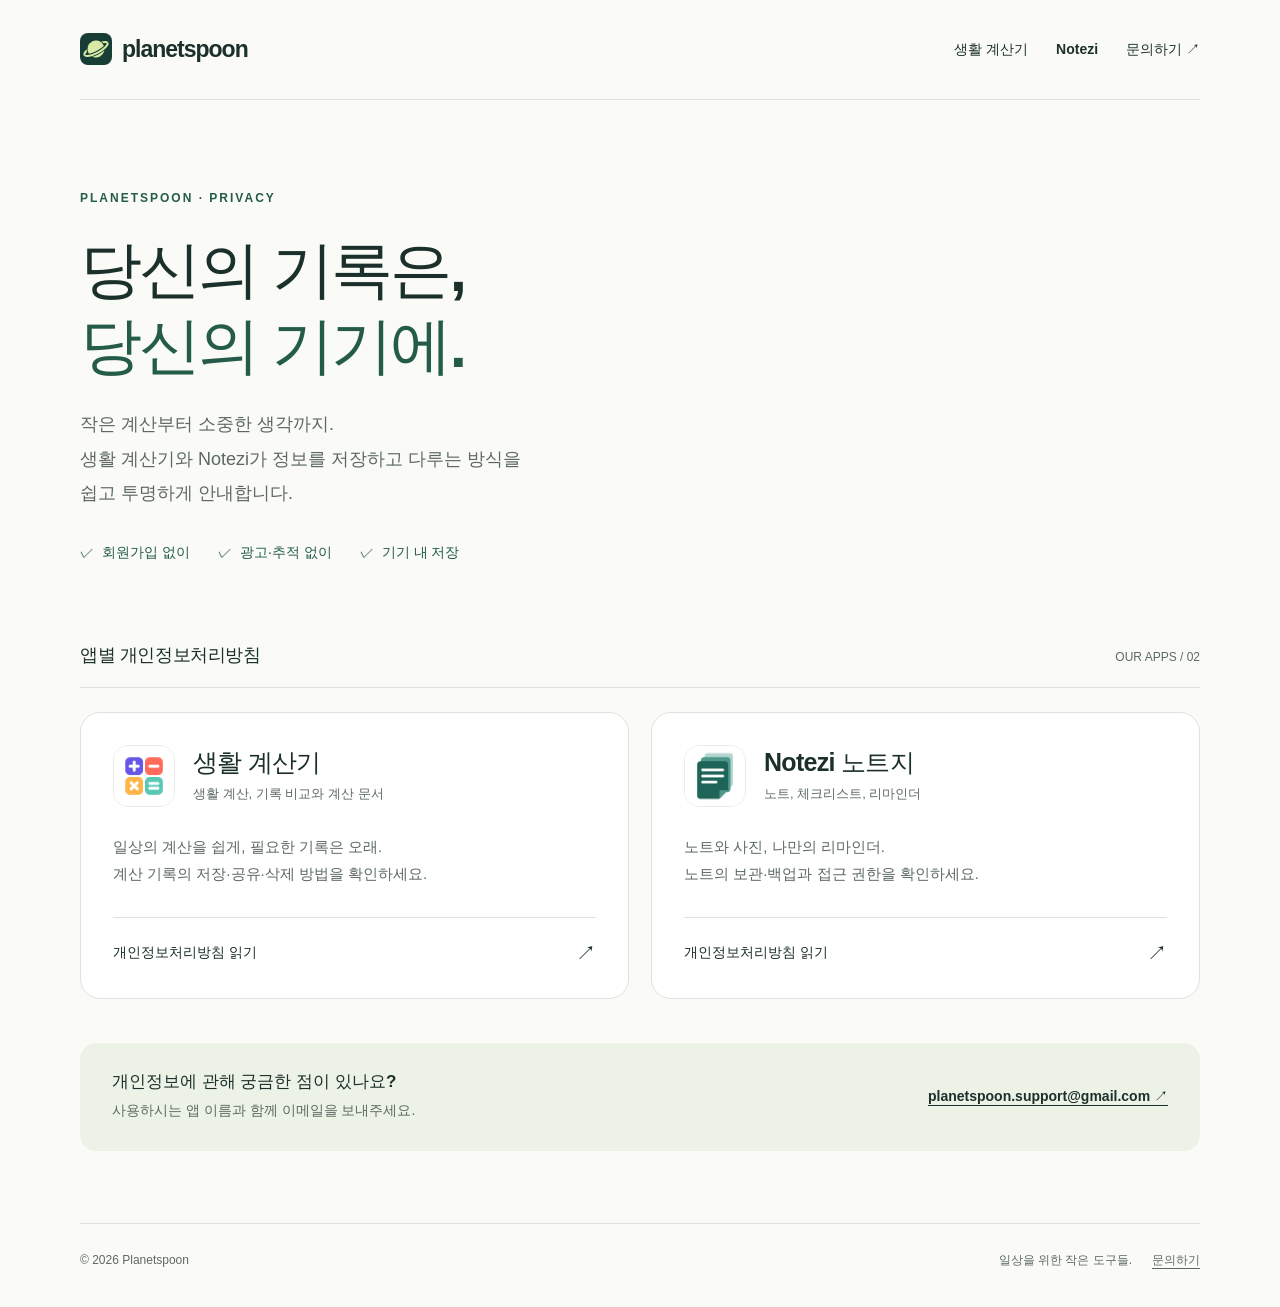
==== docs/index.html @ 757251ee "생활 계산기·Notezi 개인정보처리방침 사이트 구축 - 앱별 개인정보처리방침과 반응형 홈페이지 구현 - Planetspoon 파비콘 및 문의 이메일 적용 - release 브랜치" ====
<!doctype html>
<html lang="ko">
<head>
  <meta charset="utf-8">
  <meta name="viewport" content="width=device-width, initial-scale=1">
  <meta name="description" content="Planetspoon의 생활 계산기와 Notezi 개인정보처리방침. 기기에 저장되는 정보와 공유, 백업, 삭제 방법을 확인하세요.">
  <meta name="theme-color" content="#fafbf7">
  <title>개인정보 보호 · Planetspoon</title>
  <link rel="icon" href="assets/favicon.svg" type="image/svg+xml">
  <link rel="stylesheet" href="assets/styles.css">
</head>
<body>
  <a class="skip-link" href="#main">본문으로 건너뛰기</a>
  <div class="shell">
    <header class="site-header">
      <a class="brand" href="./" aria-label="Planetspoon 홈"><img src="assets/favicon.svg" width="32" height="32" alt="">planetspoon</a>
      <nav class="header-nav" aria-label="주 메뉴">
        <a href="calcmate/privacy/">생활 계산기</a>
        <a href="notezi/privacy/">Notezi</a>
        <a class="contact-nav" href="mailto:planetspoon.support@gmail.com">문의하기 ↗</a>
      </nav>
    </header>
    <main id="main">
      <section class="home-hero" aria-labelledby="hero-title">
        <p class="eyebrow">PLANETSPOON · PRIVACY</p>
        <h1 id="hero-title">당신의 기록은,<br><span>당신의 기기에.</span></h1>
        <p class="lead">작은 계산부터 소중한 생각까지.<br>생활 계산기와 Notezi가 정보를 저장하고 다루는 방식을<br>쉽고 투명하게 안내합니다.</p>
        <ul class="principles" aria-label="앱의 개인정보 보호 원칙">
          <li>회원가입 없이</li>
          <li>광고·추적 없이</li>
          <li>기기 내 저장</li>
        </ul>
      </section>
      <section aria-labelledby="apps-title">
        <div class="section-label"><h2 id="apps-title">앱별 개인정보처리방침</h2><span>OUR APPS / 02</span></div>
        <div class="app-grid">
          <a class="app-card" href="calcmate/privacy/">
            <div class="app-identity">
              <img class="app-icon" src="assets/calcmate.png" alt="" width="62" height="62">
              <div><h3>생활 계산기</h3><p class="app-category">생활 계산, 기록 비교와 계산 문서</p></div>
            </div>
            <p class="app-description">일상의 계산을 쉽게, 필요한 기록은 오래.<br>계산 기록의 저장·공유·삭제 방법을 확인하세요.</p>
            <div class="app-link">개인정보처리방침 읽기<span aria-hidden="true">↗</span></div>
          </a>
          <a class="app-card" href="notezi/privacy/">
            <div class="app-identity">
              <img class="app-icon" src="assets/notezi.png" alt="" width="62" height="62">
              <div><h3>Notezi <span lang="ko">노트지</span></h3><p class="app-category">노트, 체크리스트, 리마인더</p></div>
            </div>
            <p class="app-description">노트와 사진, 나만의 리마인더.<br>노트의 보관·백업과 접근 권한을 확인하세요.</p>
            <div class="app-link">개인정보처리방침 읽기<span aria-hidden="true">↗</span></div>
          </a>
        </div>
      </section>
      <section class="contact-strip" aria-labelledby="contact-title">
        <div><h2 id="contact-title">개인정보에 관해 궁금한 점이 있나요?</h2><p>사용하시는 앱 이름과 함께 이메일을 보내주세요.</p></div>
        <a href="mailto:planetspoon.support@gmail.com">planetspoon.support@gmail.com ↗</a>
      </section>
    </main>
    <footer class="site-footer">
      <p>© 2026 Planetspoon</p>
      <div class="footer-links"><span>일상을 위한 작은 도구들.</span><a href="mailto:planetspoon.support@gmail.com">문의하기</a></div>
    </footer>
  </div>
</body>
</html>
---- docs/assets/styles.css ----
@charset "UTF-8";

:root {
  color-scheme: light;
  --ink: #1c302b;
  --muted: #5c6962;
  --accent: #245b49;
  --line: #dce3da;
  --paper: #fafbf7;
  --wash: #edf2e7;
  font-family: -apple-system, BlinkMacSystemFont, "Apple SD Gothic Neo", "Noto Sans KR", "Malgun Gothic", sans-serif;
  color: var(--ink);
  background: var(--paper);
  font-synthesis: none;
  text-rendering: optimizeLegibility;
  -webkit-font-smoothing: antialiased;
}

* { box-sizing: border-box; }
body { margin: 0; font-size: 16px; line-height: 1.8; word-break: keep-all; overflow-wrap: anywhere; }
a { color: inherit; text-underline-offset: 4px; }
a:hover { color: var(--accent); }
a:focus-visible, summary:focus-visible { outline: 3px solid var(--accent); outline-offset: 5px; border-radius: 3px; }
img { display: block; max-width: 100%; }
h1, h2, h3, p { margin: 0; }
h1, h2, h3 { line-height: 1.35; }
::selection { background: #d8eaa5; color: #173d34; }
.shell { width: min(1120px, calc(100% - 80px)); margin-inline: auto; }
.skip-link { position: absolute; top: 12px; left: 12px; z-index: 5; padding: 10px 18px; background: var(--ink); color: white; transform: translateY(-180%); }
.skip-link:focus { transform: translateY(0); }
.site-header { display: flex; align-items: center; justify-content: space-between; gap: 24px; min-height: 100px; border-bottom: 1px solid var(--line); }
.brand { display: inline-flex; align-items: center; gap: 10px; font-size: 23px; font-weight: 750; letter-spacing: -1px; text-decoration: none; }
.brand img { width: 32px; height: 32px; }
.header-nav { display: flex; gap: 28px; align-items: center; font-size: 14px; font-weight: 550; }
.header-nav a { padding-block: 10px; text-decoration: none; }
.header-nav [aria-current="page"] { color: var(--accent); text-decoration: underline; text-decoration-thickness: 2px; }
.eyebrow { color: var(--accent); font-size: 12px; font-weight: 700; letter-spacing: 2px; }
.home-hero { padding: 88px 0 64px; max-width: 780px; }
.home-hero h1 { margin: 22px 0; font-size: clamp(38px, 5.2vw, 62px); line-height: 1.24; letter-spacing: -2.8px; font-weight: 650; }
.home-hero h1 span { color: var(--accent); }
.lead { color: var(--muted); font-size: 18px; line-height: 1.9; max-width: 620px; }
.principles { display: flex; gap: 28px; flex-wrap: wrap; margin-top: 30px; padding: 0; list-style: none; color: var(--accent); font-size: 14px; }
.principles li::before { content: "✓"; margin-right: 8px; font-weight: 700; }
.section-label { display: flex; align-items: baseline; justify-content: space-between; gap: 16px; padding-bottom: 18px; border-bottom: 1px solid var(--line); }
.section-label h2 { font-size: 18px; letter-spacing: -.4px; }
.section-label span { font-size: 12px; color: var(--muted); }
.app-grid { display: grid; grid-template-columns: repeat(2, minmax(0, 1fr)); gap: 22px; margin-top: 24px; }
.app-card { display: flex; flex-direction: column; align-items: flex-start; padding: 32px; background: #fff; border: 1px solid var(--line); border-radius: 20px; text-decoration: none; transition: border-color .18s, background-color .18s; }
.app-card:hover { color: var(--ink); border-color: #83a28a; background: #f4f7ee; }
.app-identity { display: flex; align-items: center; gap: 18px; }
.app-icon { width: 62px; height: 62px; border-radius: 15px; border: 1px solid #e9ede7; }
.app-card h3 { font-size: 25px; letter-spacing: -.7px; }
.app-category { font-size: 13px; color: var(--muted); margin-top: 3px; }
.app-description { margin-top: 26px; color: var(--muted); font-size: 15px; }
.app-link { display: flex; justify-content: space-between; width: 100%; margin-top: 30px; padding-top: 22px; border-top: 1px solid var(--line); font-size: 14px; font-weight: 650; }
.app-link span { font-size: 20px; line-height: 1.3; }
.contact-strip { display: flex; align-items: center; justify-content: space-between; gap: 24px; margin: 44px 0 72px; padding: 28px 32px; background: var(--wash); border-radius: 16px; }
.contact-strip h2 { font-size: 17px; margin-bottom: 4px; }
.contact-strip p { color: var(--muted); font-size: 14px; }
.contact-strip a { font-size: 14px; font-weight: 600; }
.site-footer { display: flex; justify-content: space-between; align-items: flex-start; gap: 24px; padding: 26px 0 36px; border-top: 1px solid var(--line); font-size: 12px; color: var(--muted); }
.footer-links { display: flex; gap: 20px; flex-wrap: wrap; }
.back-link { display: inline-block; margin-top: 32px; color: var(--muted); text-decoration: none; font-size: 13px; }
.back-link:hover { text-decoration: underline; }
.policy-hero { padding: 40px 0 42px; border-bottom: 1px solid var(--line); }
.policy-product { display: flex; align-items: center; gap: 12px; margin-bottom: 22px; font-size: 16px; font-weight: 650; }
.policy-product .app-icon { width: 42px; height: 42px; border-radius: 11px; }
.policy-hero h1 { font-size: clamp(32px, 4vw, 46px); letter-spacing: -1.7px; margin-bottom: 18px; }
.policy-hero .lead { font-size: 16px; }
.policy-meta { display: flex; gap: 24px; flex-wrap: wrap; font-size: 12px; color: var(--muted); margin-top: 22px; }
.policy-layout { display: grid; grid-template-columns: 224px minmax(0, 1fr); gap: 64px; padding: 40px 0 72px; }
.toc { position: sticky; top: 32px; align-self: start; }
.toc h2 { font-size: 12px; margin-bottom: 18px; letter-spacing: 1px; }
.toc ol { padding: 0; margin: 0; list-style: none; counter-reset: toc; }
.toc li { counter-increment: toc; }
.toc a { display: block; padding: 8px 0; color: var(--muted); text-decoration: none; font-size: 13px; }
.toc a::before { content: counter(toc, decimal-leading-zero); margin-right: 10px; font-size: 11px; color: #73816e; }
.toc a:hover { color: var(--accent); text-decoration: underline; }
.policy-content { min-width: 0; }
.policy-summary { padding: 26px 28px; background: var(--wash); border-radius: 16px; }
.policy-summary h2 { font-size: 18px; margin-bottom: 12px; }
.policy-summary ul { padding-left: 20px; margin: 0; font-size: 14px; }
.policy-summary li + li { margin-top: 5px; }
.policy-section { margin-top: 42px; scroll-margin-top: 24px; }
.policy-section + .policy-section { padding-top: 34px; border-top: 1px solid var(--line); }
.policy-section h2 { margin-bottom: 18px; font-size: 22px; letter-spacing: -.5px; }
.policy-section h2 span { display: block; color: var(--accent); font-size: 11px; letter-spacing: 1px; margin-bottom: 8px; }
.policy-section h3 { font-size: 16px; margin-top: 22px; margin-bottom: 8px; }
.policy-section p, .policy-section li { font-size: 15px; color: #435149; }
.policy-section p + p { margin-top: 14px; }
.policy-section ul { margin: 12px 0 0; padding-left: 22px; }
.policy-section li + li { margin-top: 8px; }
.policy-section a { color: var(--accent); }
.data-list { margin: 18px 0 0; }
.data-list > div { display: grid; grid-template-columns: 135px minmax(0, 1fr); gap: 20px; padding: 16px 0; border-bottom: 1px solid var(--line); }
.data-list > div:first-child { border-top: 1px solid var(--line); }
.data-list dt { font-size: 14px; font-weight: 650; }
.data-list dd { margin: 0; font-size: 14px; color: #435149; }
.note { border-left: 3px solid #a9c28e; padding: 6px 0 6px 18px; margin-top: 18px; }
.contact-box { padding: 22px 24px; margin-top: 18px; border: 1px solid var(--line); border-radius: 12px; background: #fff; }
.contact-box a { display: inline-block; margin-top: 5px; font-weight: 600; }
.top-link { display: inline-block; margin-top: 36px; font-size: 13px; color: var(--muted); }

@media (max-width: 850px) {
  .shell { width: calc(100% - 48px); }
  .policy-layout { grid-template-columns: 174px minmax(0, 1fr); gap: 32px; }
  .contact-strip { align-items: flex-start; flex-direction: column; gap: 12px; }
  .data-list > div { grid-template-columns: 1fr; gap: 5px; }
}

@media (max-width: 600px) {
  .shell { width: calc(100% - 40px); }
  .site-header { min-height: 82px; gap: 12px; flex-wrap: wrap; padding-block: 18px; }
  .brand { font-size: 20px; }
  .brand img { width: 28px; height: 28px; }
  .header-nav { gap: 18px; font-size: 12px; }
  .header-nav .contact-nav { display: none; }
  .home-hero { padding: 54px 0 44px; }
  .home-hero h1 { letter-spacing: -1.8px; }
  .lead { font-size: 16px; }
  .principles { gap: 12px 20px; font-size: 12px; }
  .app-grid { grid-template-columns: 1fr; gap: 16px; }
  .app-card { padding: 26px; }
  .app-description { margin-top: 20px; }
  .contact-strip { padding: 24px; margin: 28px 0 48px; }
  .site-footer { flex-direction: column; gap: 12px; }
  .policy-hero { padding: 28px 0 30px; }
  .policy-meta { gap: 8px 20px; }
  .policy-layout { display: block; padding-top: 24px; }
  .toc { position: static; margin-bottom: 28px; padding-bottom: 24px; border-bottom: 1px solid var(--line); }
  .toc h2 { margin-bottom: 10px; }
  .toc ol { display: grid; grid-template-columns: repeat(2, minmax(0, 1fr)); gap: 2px 16px; }
  .toc a { font-size: 12px; }
  .policy-summary { padding: 22px; }
  .policy-section h2 { font-size: 21px; }
  .policy-section { margin-top: 34px; }
}

@media (prefers-reduced-motion: reduce) {
  .app-card { transition: none; }
}

@media print {
  :root { background: white; color: black; }
  .shell { width: 100%; }
  .site-header, .back-link, .toc, .top-link, .skip-link, .site-footer { display: none; }
  .policy-hero { padding-top: 0; }
  .policy-layout { display: block; padding-bottom: 0; }
  .policy-summary, .contact-box { background: none; border: 1px solid #aaa; }
  h2, h3 { break-after: avoid; }
  p, li { orphans: 3; widows: 3; }
  a { color: inherit; }
}
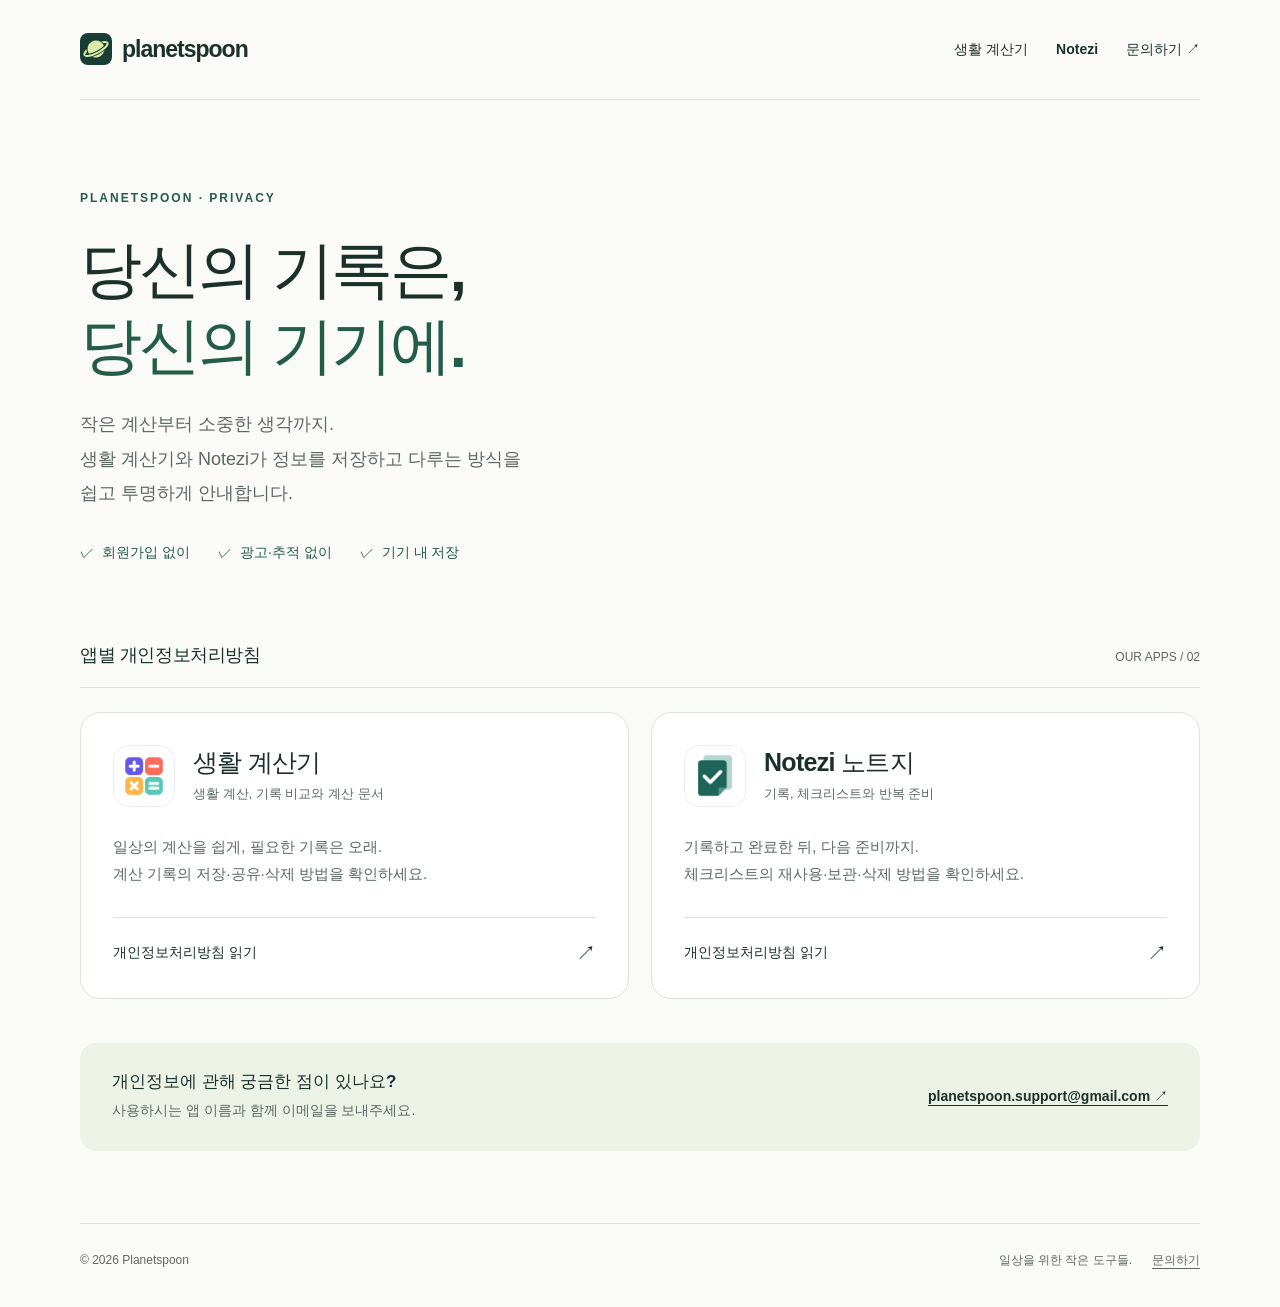
==== commit 288a8f92: "Notezi 출시 전 개인정보처리방침과 앱 소개 갱신" ====
--- a/docs/index.html
+++ b/docs/index.html
@@ -45,9 +45,9 @@
           <a class="app-card" href="notezi/privacy/">
             <div class="app-identity">
               <img class="app-icon" src="assets/notezi.png" alt="" width="62" height="62">
-              <div><h3>Notezi <span lang="ko">노트지</span></h3><p class="app-category">노트, 체크리스트, 리마인더</p></div>
+              <div><h3>Notezi <span lang="ko">노트지</span></h3><p class="app-category">기록, 체크리스트와 반복 준비</p></div>
             </div>
-            <p class="app-description">노트와 사진, 나만의 리마인더.<br>노트의 보관·백업과 접근 권한을 확인하세요.</p>
+            <p class="app-description">기록하고 완료한 뒤, 다음 준비까지.<br>체크리스트의 재사용·보관·삭제 방법을 확인하세요.</p>
             <div class="app-link">개인정보처리방침 읽기<span aria-hidden="true">↗</span></div>
           </a>
         </div>
